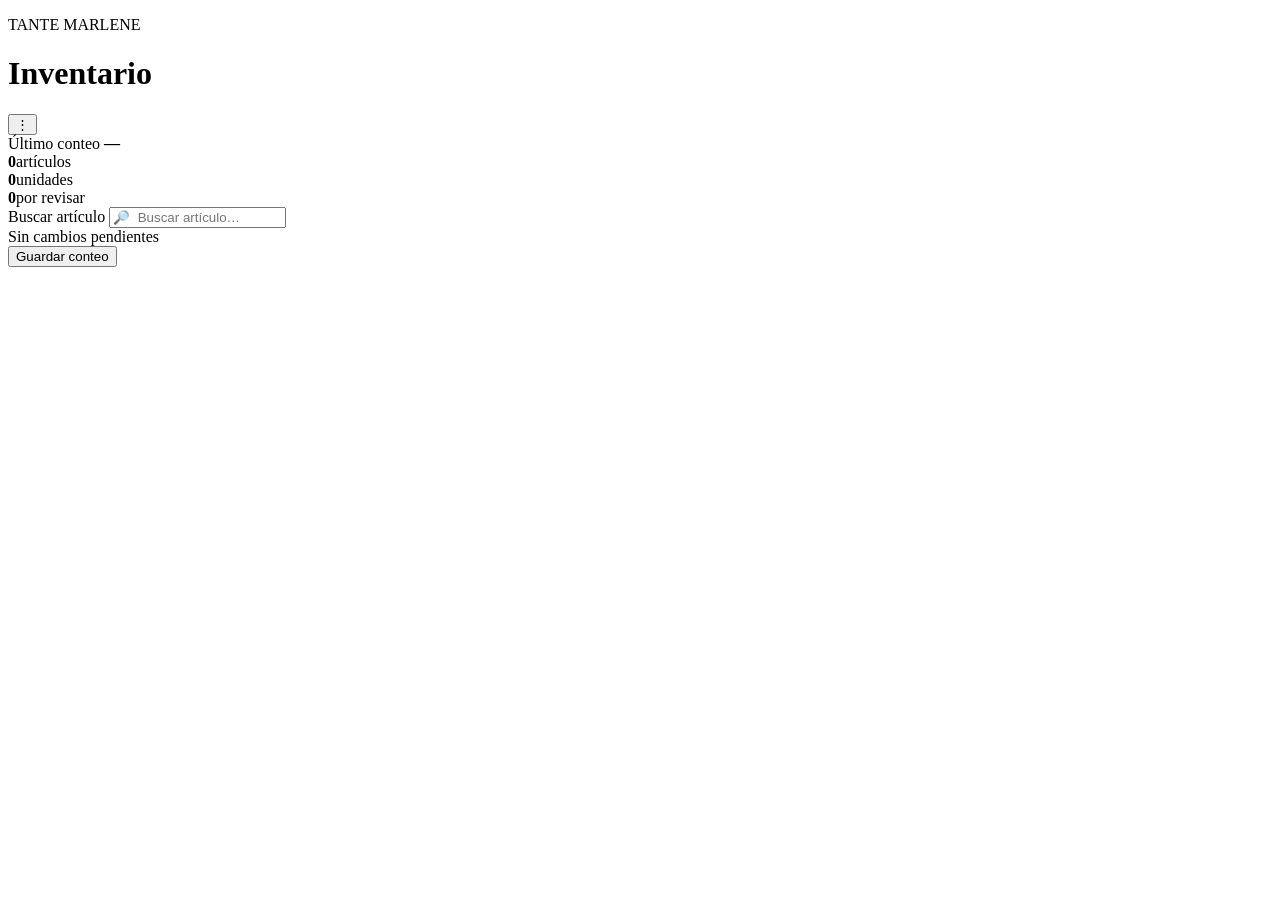
==== index.html @ 790b0570 "Add PWA interface" ====
<!doctype html>
<html lang="es">
<head>
  <meta charset="utf-8" />
  <meta name="viewport" content="width=device-width,initial-scale=1,viewport-fit=cover" />
  <meta name="theme-color" content="#19211c" />
  <meta name="description" content="Inventario móvil de Tante Marlene" />
  <link rel="manifest" href="./manifest.webmanifest" />
  <link rel="icon" href="./icons/icon-192.png" />
  <link rel="apple-touch-icon" href="./icons/icon-192.png" />
  <link rel="stylesheet" href="./styles.css" />
  <title>Tante Marlene · Inventario</title>
</head>
<body>
  <header class="app-header">
    <div>
      <p class="eyebrow">TANTE MARLENE</p>
      <h1>Inventario</h1>
    </div>
    <button id="menuBtn" class="icon-btn" aria-label="Abrir herramientas">⋮</button>
  </header>

  <main>
    <section class="summary-card" aria-label="Resumen">
      <div>
        <span class="summary-label">Último conteo</span>
        <strong id="lastCount">—</strong>
      </div>
      <div class="stats">
        <div><strong id="articleCount">0</strong><span>artículos</span></div>
        <div><strong id="unitCount">0</strong><span>unidades</span></div>
        <div><strong id="reviewCount">0</strong><span>por revisar</span></div>
      </div>
    </section>

    <section class="search-wrap">
      <label class="sr-only" for="search">Buscar artículo</label>
      <input id="search" type="search" placeholder="🔎  Buscar artículo…" autocomplete="off" />
    </section>

    <nav id="categoryChips" class="chips" aria-label="Categorías"></nav>

    <section id="inventory" class="inventory" aria-live="polite"></section>
  </main>

  <div class="save-bar">
    <div id="changeHint" class="change-hint">Sin cambios pendientes</div>
    <button id="saveCountBtn" class="primary-btn">Guardar conteo</button>
  </div>

  <dialog id="toolsDialog" class="sheet-dialog">
    <form method="dialog" class="sheet-head">
      <strong>Herramientas</strong>
      <button class="icon-btn" value="cancel" aria-label="Cerrar">×</button>
    </form>
    <div class="sheet-body">
      <button id="historyBtn" class="tool-row" type="button">Historial de conteos <span>›</span></button>
      <button id="addItemBtn" class="tool-row" type="button">Añadir artículo <span>＋</span></button>
      <button id="exportBtn" class="tool-row" type="button">Exportar respaldo <span>⇩</span></button>
      <label class="tool-row file-row">Importar respaldo <span>⇧</span><input id="importInput" type="file" accept="application/json" /></label>
      <button id="installBtn" class="tool-row" type="button" hidden>Instalar app <span>⇩</span></button>
    </div>
  </dialog>

  <dialog id="itemDialog" class="sheet-dialog">
    <form id="itemForm" class="sheet-form">
      <div class="sheet-head">
        <strong id="itemDialogTitle">Editar artículo</strong>
        <button id="closeItemBtn" class="icon-btn" type="button" aria-label="Cerrar">×</button>
      </div>
      <div class="sheet-body form-grid">
        <input id="itemId" type="hidden" />
        <label>Nombre<input id="itemName" required maxlength="80" /></label>
        <label>Categoría<select id="itemCategory" required></select></label>
        <label>Subcategoría<input id="itemSubcategory" maxlength="50" /></label>
        <label>Cantidad actual<input id="itemQty" type="number" min="0" step="1" required /></label>
        <label>Stock mínimo<input id="itemMin" type="number" min="0" step="1" /></label>
        <label>Ubicación<input id="itemLocation" maxlength="80" /></label>
        <label class="wide">Observaciones<textarea id="itemNotes" rows="3" maxlength="300"></textarea></label>
        <label class="check wide"><input id="itemReview" type="checkbox" /> Marcar como “por revisar”</label>
        <button class="primary-btn wide" type="submit">Guardar artículo</button>
        <button id="deleteItemBtn" class="danger-btn wide" type="button" hidden>Eliminar artículo</button>
      </div>
    </form>
  </dialog>

  <dialog id="historyDialog" class="sheet-dialog history-dialog">
    <div class="sheet-head">
      <strong>Historial</strong>
      <button id="closeHistoryBtn" class="icon-btn" type="button" aria-label="Cerrar">×</button>
    </div>
    <div id="historyList" class="sheet-body history-list"></div>
  </dialog>

  <div id="toast" class="toast" role="status" aria-live="polite"></div>

  <script src="./data.js"></script>
  <script src="./db.js"></script>
  <script src="./app.js"></script>
</body>
</html>
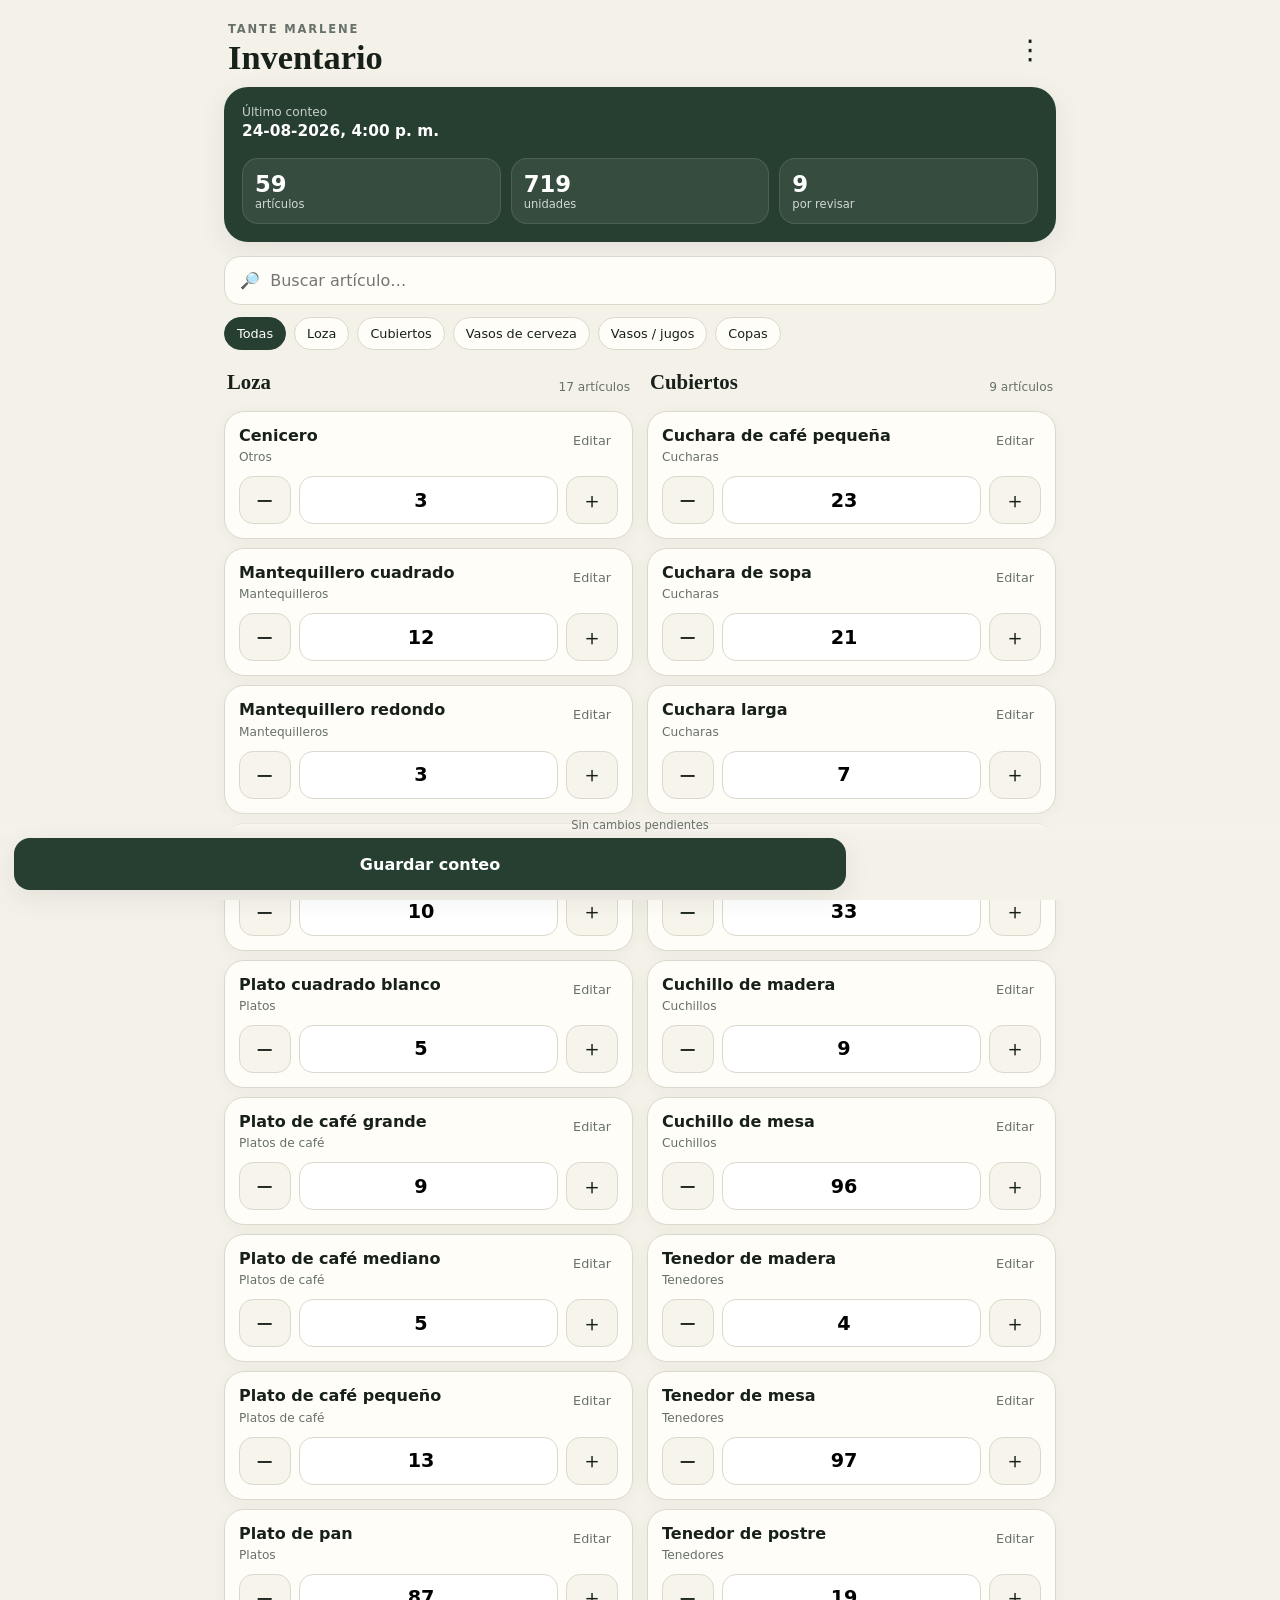
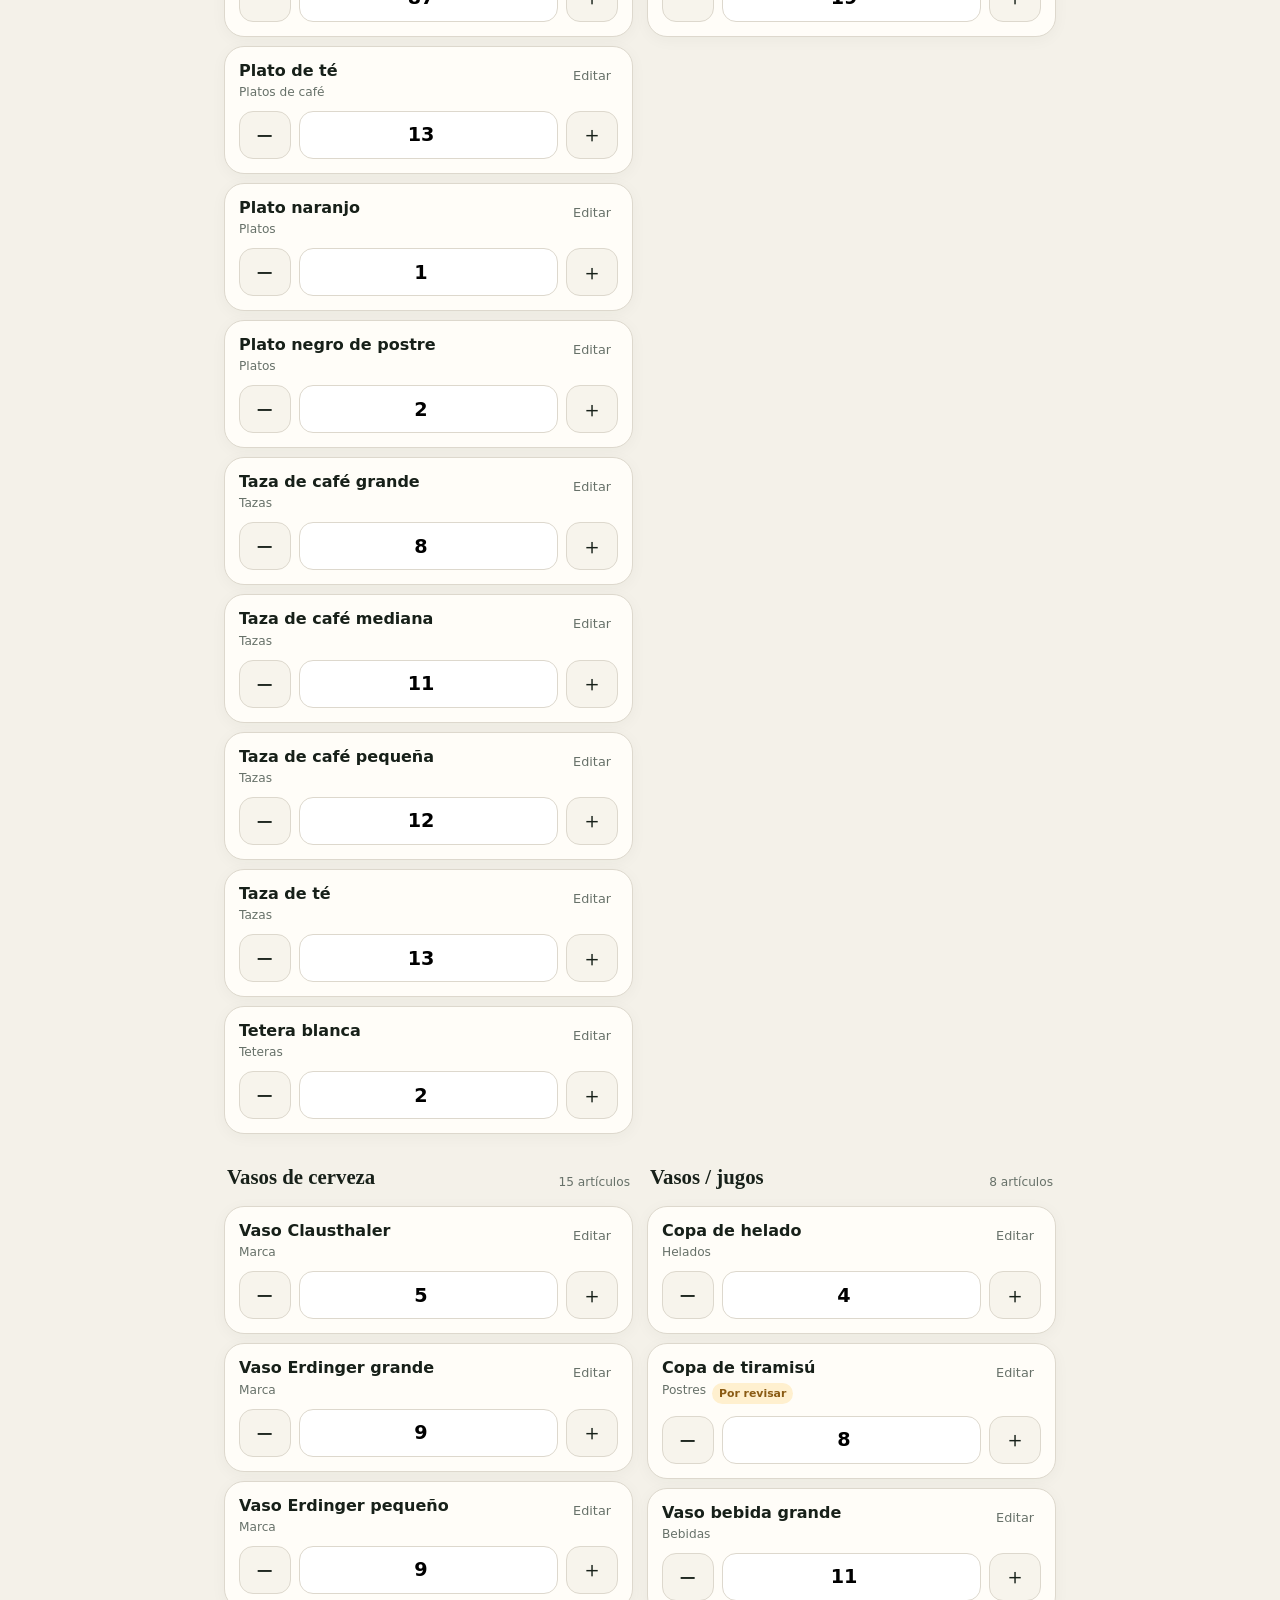
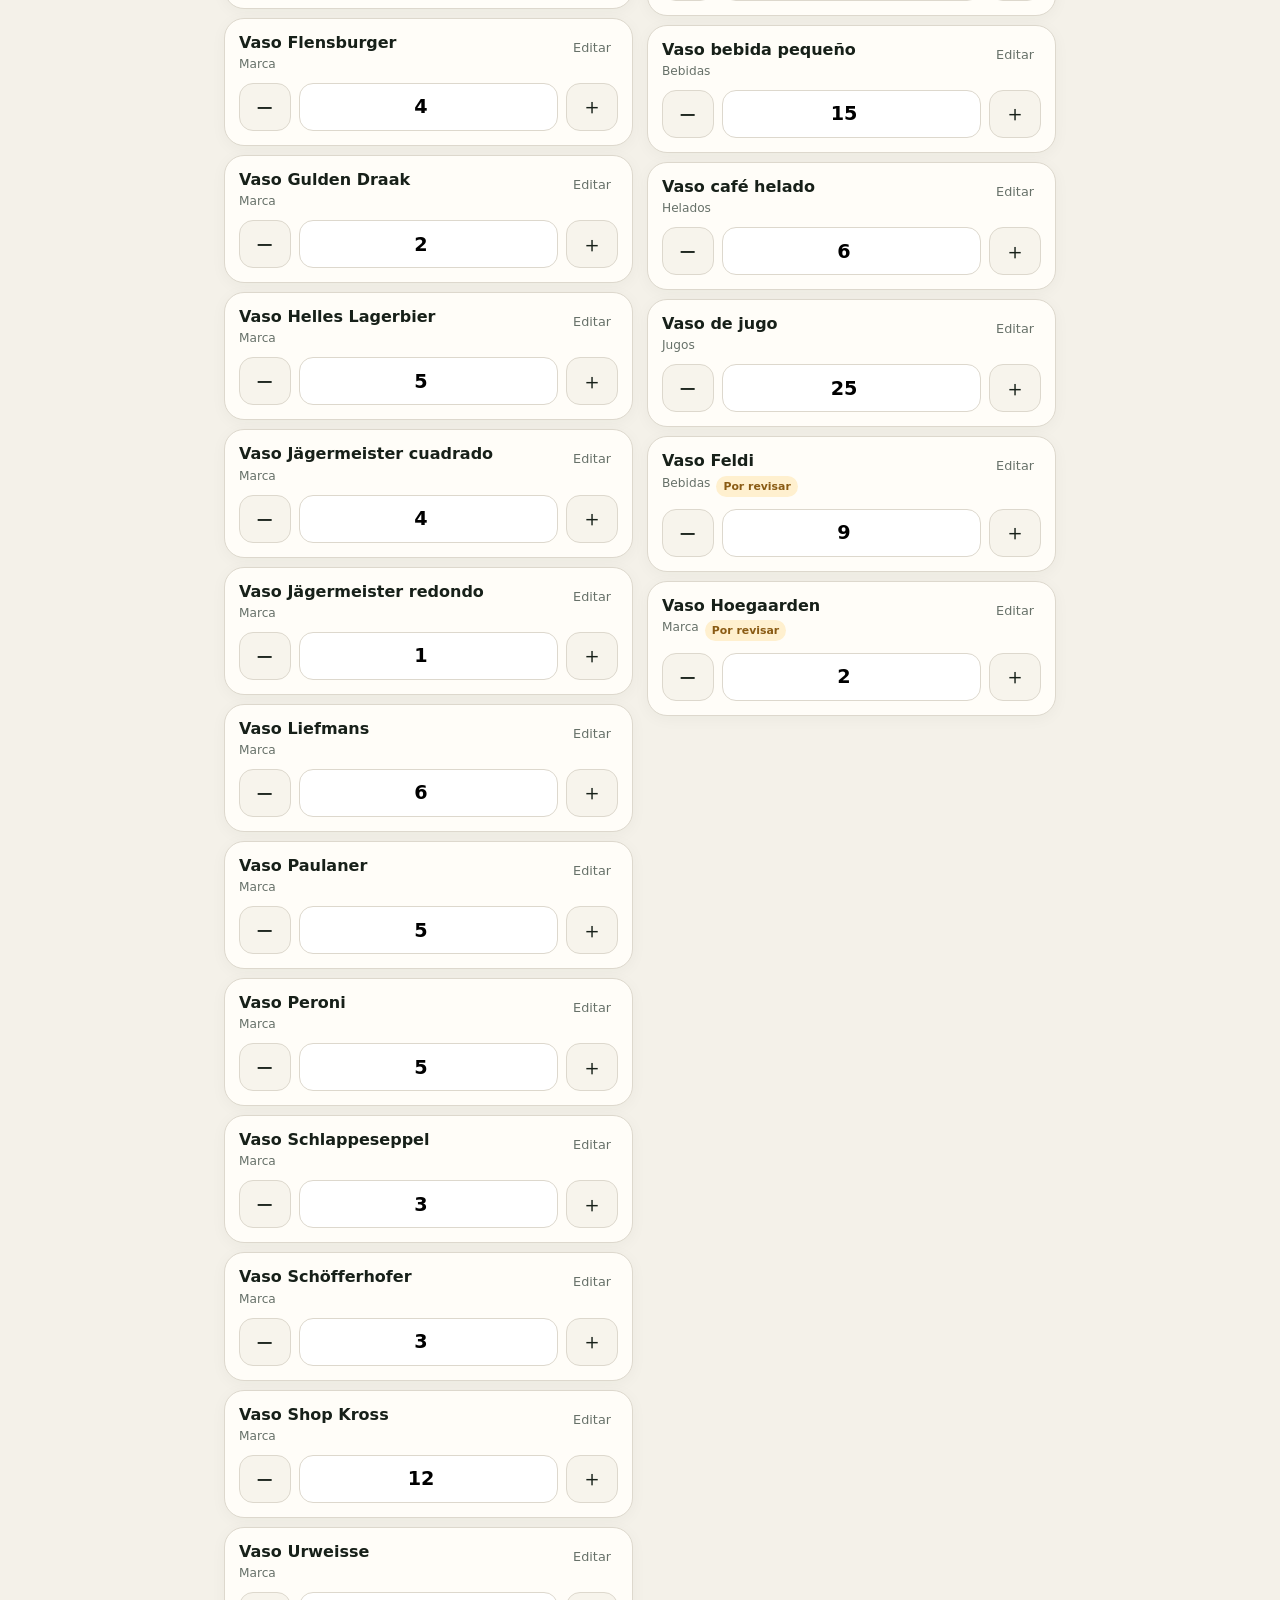
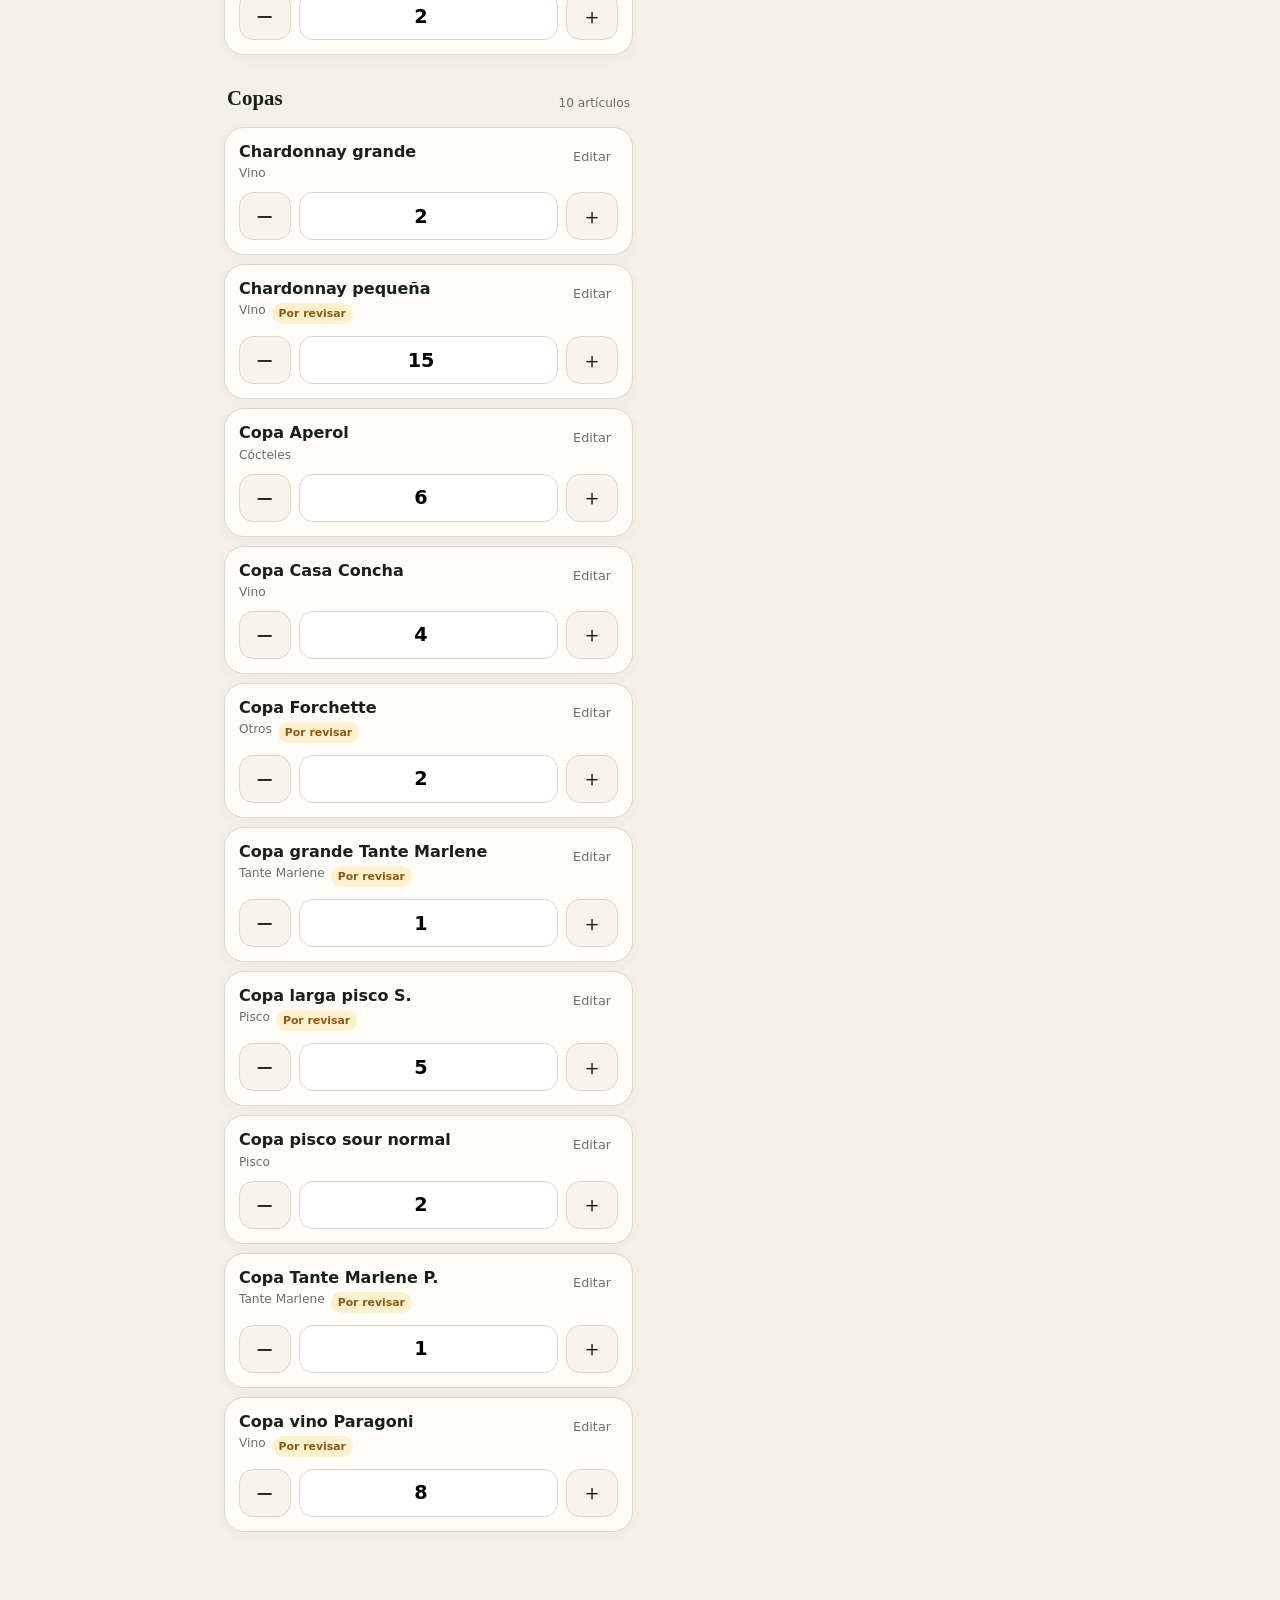
==== commit 554a149c: "Use deployable PWA icon" ====
--- a/index.html
+++ b/index.html
@@ -6,8 +6,8 @@
   <meta name="theme-color" content="#19211c" />
   <meta name="description" content="Inventario móvil de Tante Marlene" />
   <link rel="manifest" href="./manifest.webmanifest" />
-  <link rel="icon" href="./icons/icon-192.png" />
-  <link rel="apple-touch-icon" href="./icons/icon-192.png" />
+  <link rel="icon" href="./icons/icon.svg" type="image/svg+xml" />
+  <link rel="apple-touch-icon" href="./icons/icon.svg" />
   <link rel="stylesheet" href="./styles.css" />
   <title>Tante Marlene · Inventario</title>
 </head>
--- a/styles.css
+++ b/styles.css
@@ -0,0 +1,90 @@
+:root {
+  --bg: #f4f1e9;
+  --surface: #fffdf8;
+  --ink: #172019;
+  --muted: #677169;
+  --line: #ddd8cd;
+  --accent: #263f31;
+  --accent-soft: #dfe9e2;
+  --warn: #8a5b14;
+  --warn-bg: #fff0cf;
+  --danger: #a23535;
+  --shadow: 0 8px 28px rgba(31, 42, 34, .08);
+}
+* { box-sizing: border-box; }
+html { background: var(--bg); color: var(--ink); font-family: Inter, ui-sans-serif, system-ui, -apple-system, BlinkMacSystemFont, "Segoe UI", sans-serif; }
+body { margin: 0; min-height: 100vh; padding-bottom: calc(104px + env(safe-area-inset-bottom)); }
+button, input, select, textarea { font: inherit; }
+button { color: inherit; }
+.app-header { display:flex; justify-content:space-between; align-items:center; padding:22px 18px 10px; max-width:860px; margin:auto; }
+.eyebrow { margin:0 0 2px; color:var(--muted); font-size:.72rem; font-weight:800; letter-spacing:.16em; }
+h1 { margin:0; font-family: Georgia, "Times New Roman", serif; font-size:2.15rem; font-weight:600; }
+.icon-btn { border:0; background:transparent; min-width:44px; min-height:44px; font-size:1.7rem; border-radius:14px; cursor:pointer; }
+.icon-btn:active { background:#0000000b; }
+main { max-width:860px; margin:auto; padding:0 14px; }
+.summary-card { background:var(--accent); color:white; border-radius:24px; padding:18px; box-shadow:var(--shadow); }
+.summary-label { display:block; font-size:.76rem; opacity:.75; margin-bottom:2px; }
+#lastCount { font-size:.96rem; }
+.stats { margin-top:18px; display:grid; grid-template-columns:repeat(3,1fr); gap:10px; }
+.stats div { background:#ffffff12; border:1px solid #ffffff1d; border-radius:16px; padding:12px; }
+.stats strong { display:block; font-size:1.42rem; }
+.stats span { display:block; font-size:.72rem; opacity:.78; }
+.search-wrap { padding:14px 0 8px; }
+#search { width:100%; border:1px solid var(--line); background:var(--surface); border-radius:16px; padding:14px 15px; outline:none; }
+#search:focus { border-color:#8ca092; box-shadow:0 0 0 3px #8ca09222; }
+.chips { display:flex; overflow:auto; gap:8px; padding:4px 0 12px; scrollbar-width:none; }
+.chip { white-space:nowrap; border:1px solid var(--line); background:var(--surface); border-radius:999px; padding:8px 12px; font-size:.8rem; cursor:pointer; }
+.chip.active { background:var(--accent); color:white; border-color:var(--accent); }
+.category { margin:6px 0 18px; }
+.category-head { display:flex; justify-content:space-between; align-items:end; padding:8px 3px; }
+.category-head h2 { margin:0; font-family:Georgia,serif; font-size:1.3rem; font-weight:600; }
+.category-head span { color:var(--muted); font-size:.76rem; }
+.item-card { background:var(--surface); border:1px solid var(--line); border-radius:20px; padding:14px; margin:9px 0; box-shadow:0 3px 16px rgba(31,42,34,.04); }
+.item-top { display:flex; justify-content:space-between; gap:12px; align-items:flex-start; }
+.item-name { font-weight:720; line-height:1.2; }
+.item-meta { margin-top:5px; color:var(--muted); font-size:.76rem; display:flex; flex-wrap:wrap; gap:6px; }
+.badge { display:inline-flex; align-items:center; border-radius:999px; padding:4px 7px; font-size:.68rem; font-weight:700; }
+.badge.review { background:var(--warn-bg); color:var(--warn); }
+.badge.low { background:#f7dede; color:#8d2c2c; }
+.edit-btn { border:0; background:transparent; color:var(--muted); font-size:.8rem; padding:7px; cursor:pointer; }
+.stepper { margin-top:12px; display:grid; grid-template-columns:52px 1fr 52px; gap:8px; }
+.stepper button { border:1px solid var(--line); background:#f7f4ec; border-radius:14px; min-height:48px; font-size:1.4rem; cursor:pointer; }
+.qty-input { width:100%; text-align:center; border:1px solid var(--line); background:white; border-radius:14px; font-size:1.2rem; font-weight:800; outline:none; }
+.qty-input.changed { border-color:#587761; background:#eef5ef; }
+.empty { text-align:center; color:var(--muted); padding:50px 16px; }
+.save-bar { position:fixed; left:0; right:0; bottom:0; z-index:20; padding:10px 14px calc(10px + env(safe-area-inset-bottom)); background:linear-gradient(180deg,#f4f1e900 0%,#f4f1e9 28%); }
+.save-bar > * { max-width:832px; margin-left:auto; margin-right:auto; }
+.change-hint { font-size:.72rem; color:var(--muted); text-align:center; margin-bottom:6px; }
+.primary-btn { width:100%; border:0; background:var(--accent); color:white; border-radius:16px; min-height:52px; padding:12px 16px; font-weight:800; cursor:pointer; box-shadow:var(--shadow); }
+.primary-btn:disabled { opacity:.45; box-shadow:none; }
+.danger-btn { width:100%; border:1px solid #e3baba; background:#fff5f5; color:var(--danger); border-radius:16px; min-height:48px; font-weight:750; cursor:pointer; }
+.sheet-dialog { border:0; padding:0; border-radius:24px 24px 0 0; width:min(680px,100%); max-width:none; margin:auto 0 0 auto; background:var(--surface); color:var(--ink); box-shadow:0 -10px 40px rgba(0,0,0,.14); }
+.sheet-dialog::backdrop { background:rgba(15,20,16,.38); backdrop-filter:blur(2px); }
+.sheet-head { display:flex; align-items:center; justify-content:space-between; padding:14px 16px; border-bottom:1px solid var(--line); }
+.sheet-body { padding:12px 16px 22px; max-height:70vh; overflow:auto; }
+.tool-row { width:100%; min-height:52px; border:0; border-bottom:1px solid var(--line); background:transparent; display:flex; align-items:center; justify-content:space-between; cursor:pointer; text-align:left; }
+.file-row input { display:none; }
+.form-grid { display:grid; grid-template-columns:1fr 1fr; gap:12px; }
+.form-grid label { font-size:.76rem; color:var(--muted); display:grid; gap:5px; }
+.form-grid input, .form-grid select, .form-grid textarea { width:100%; border:1px solid var(--line); border-radius:12px; padding:11px 12px; color:var(--ink); background:white; }
+.form-grid .wide { grid-column:1/-1; }
+.form-grid .check { grid-template-columns:auto 1fr; align-items:center; justify-content:start; }
+.form-grid .check input { width:auto; }
+.history-dialog { min-height:45vh; }
+.history-session { border:1px solid var(--line); border-radius:16px; padding:12px; margin-bottom:10px; }
+.history-session strong { display:block; }
+.history-session p { margin:4px 0 0; color:var(--muted); font-size:.77rem; }
+.history-detail { margin-top:9px; border-top:1px dashed var(--line); padding-top:7px; font-size:.76rem; color:var(--muted); }
+.toast { position:fixed; z-index:50; left:50%; transform:translateX(-50%) translateY(20px); bottom:100px; background:#172019; color:#fff; padding:10px 14px; border-radius:999px; opacity:0; pointer-events:none; transition:.2s; font-size:.82rem; }
+.toast.show { opacity:1; transform:translateX(-50%) translateY(0); }
+.sr-only { position:absolute; width:1px; height:1px; padding:0; margin:-1px; overflow:hidden; clip:rect(0,0,0,0); white-space:nowrap; border:0; }
+@media (min-width:720px) {
+  body { padding-bottom:110px; }
+  .inventory { display:grid; grid-template-columns:1fr 1fr; gap:14px; align-items:start; }
+  .category { margin:0; }
+  .sheet-dialog { border-radius:24px; margin:auto; }
+}
+@media (max-width:520px) {
+  .form-grid { grid-template-columns:1fr; }
+  .form-grid .wide { grid-column:auto; }
+}
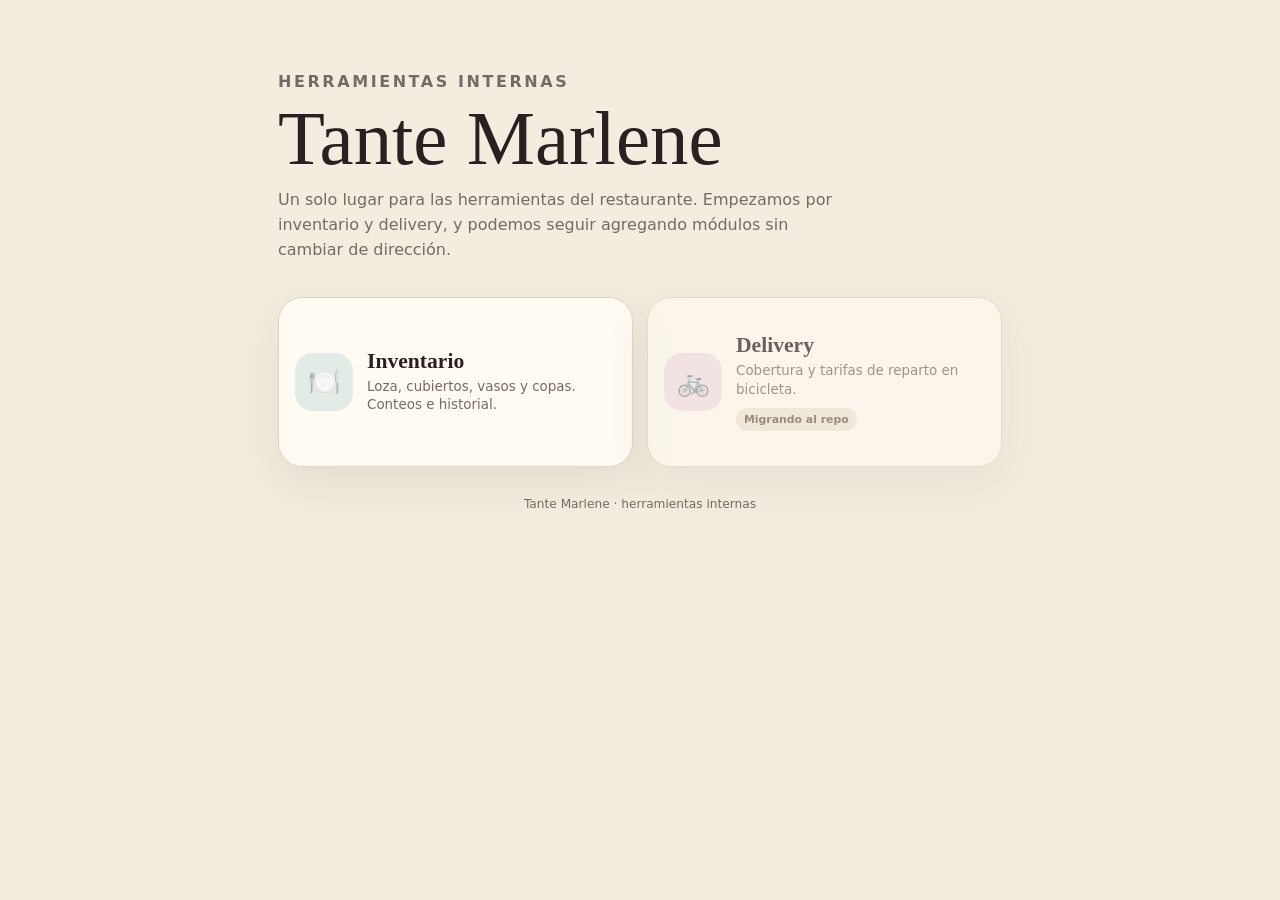
==== commit 63199aa5: "Add Tante Marlene launcher and clean root" ====
--- a/index.html
+++ b/index.html
@@ -3,99 +3,33 @@
 <head>
   <meta charset="utf-8" />
   <meta name="viewport" content="width=device-width,initial-scale=1,viewport-fit=cover" />
-  <meta name="theme-color" content="#19211c" />
-  <meta name="description" content="Inventario móvil de Tante Marlene" />
-  <link rel="manifest" href="./manifest.webmanifest" />
-  <link rel="icon" href="./icons/icon.svg" type="image/svg+xml" />
-  <link rel="apple-touch-icon" href="./icons/icon.svg" />
-  <link rel="stylesheet" href="./styles.css" />
-  <title>Tante Marlene · Inventario</title>
+  <meta name="theme-color" content="#6f2437" />
+  <meta name="description" content="Herramientas internas de Tante Marlene" />
+  <title>Tante Marlene</title>
+  <style>
+    :root{--bg:#f3eddf;--card:#fffaf2;--ink:#2a2022;--muted:#766a69;--wine:#6f2437;--green:#263f31;--line:#ded4c7;--shadow:0 16px 45px rgba(63,42,45,.09)}
+    *{box-sizing:border-box}html{background:var(--bg);color:var(--ink);font-family:Inter,ui-sans-serif,system-ui,-apple-system,BlinkMacSystemFont,"Segoe UI",sans-serif}body{margin:0;min-height:100vh}main{width:min(760px,100%);margin:auto;padding:40px 18px 64px}.eyebrow{margin:0;color:var(--wine);font-size:.76rem;font-weight:850;letter-spacing:.16em}.hero h1{font-family:Georgia,"Times New Roman",serif;font-size:clamp(2.5rem,10vw,4.8rem);line-height:.92;margin:9px 0 14px;font-weight:500}.hero p{color:var(--muted);font-size:1rem;line-height:1.55;max-width:560px;margin:0}.tools{display:grid;gap:14px;margin-top:34px}.tool{display:grid;grid-template-columns:58px 1fr auto;align-items:center;gap:14px;text-decoration:none;color:inherit;background:var(--card);border:1px solid var(--line);border-radius:24px;padding:16px;box-shadow:var(--shadow);min-height:104px}.tool:active{transform:scale(.99)}.icon{width:58px;height:58px;border-radius:18px;display:grid;place-items:center;font-size:1.65rem;background:#eee7dc}.tool.inventory .icon{background:#e2ebe5}.tool.delivery .icon{background:#f1dfe3}.tool strong{display:block;font-family:Georgia,"Times New Roman",serif;font-size:1.35rem;font-weight:600}.tool span{display:block;margin-top:4px;color:var(--muted);font-size:.84rem;line-height:1.4}.arrow{font-size:1.5rem;color:var(--muted)}.soon{opacity:.68;pointer-events:none}.status{display:inline-flex!important;width:max-content;margin-top:8px!important;padding:4px 8px;border-radius:999px;background:#eee5d8;color:#735e54!important;font-size:.68rem!important;font-weight:800}.footer{margin-top:30px;color:var(--muted);font-size:.76rem;text-align:center}@media(min-width:650px){main{padding-top:70px}.tools{grid-template-columns:1fr 1fr}.tool{grid-template-columns:58px 1fr;min-height:170px;align-content:center}.arrow{display:none}}
+  </style>
 </head>
 <body>
-  <header class="app-header">
-    <div>
-      <p class="eyebrow">TANTE MARLENE</p>
-      <h1>Inventario</h1>
+<main>
+  <section class="hero">
+    <p class="eyebrow">HERRAMIENTAS INTERNAS</p>
+    <h1>Tante Marlene</h1>
+    <p>Un solo lugar para las herramientas del restaurante. Empezamos por inventario y delivery, y podemos seguir agregando módulos sin cambiar de dirección.</p>
+  </section>
+  <section class="tools">
+    <a class="tool inventory" href="./inventario/">
+      <div class="icon">🍽️</div><div><strong>Inventario</strong><span>Loza, cubiertos, vasos y copas. Conteos e historial.</span></div><div class="arrow">›</div>
+    </a>
+    <div class="tool delivery soon">
+      <div class="icon">🚲</div><div><strong>Delivery</strong><span>Cobertura y tarifas de reparto en bicicleta.</span><span class="status">Migrando al repo</span></div><div class="arrow">›</div>
     </div>
-    <button id="menuBtn" class="icon-btn" aria-label="Abrir herramientas">⋮</button>
-  </header>
-
-  <main>
-    <section class="summary-card" aria-label="Resumen">
-      <div>
-        <span class="summary-label">Último conteo</span>
-        <strong id="lastCount">—</strong>
-      </div>
-      <div class="stats">
-        <div><strong id="articleCount">0</strong><span>artículos</span></div>
-        <div><strong id="unitCount">0</strong><span>unidades</span></div>
-        <div><strong id="reviewCount">0</strong><span>por revisar</span></div>
-      </div>
-    </section>
-
-    <section class="search-wrap">
-      <label class="sr-only" for="search">Buscar artículo</label>
-      <input id="search" type="search" placeholder="🔎  Buscar artículo…" autocomplete="off" />
-    </section>
-
-    <nav id="categoryChips" class="chips" aria-label="Categorías"></nav>
-
-    <section id="inventory" class="inventory" aria-live="polite"></section>
-  </main>
-
-  <div class="save-bar">
-    <div id="changeHint" class="change-hint">Sin cambios pendientes</div>
-    <button id="saveCountBtn" class="primary-btn">Guardar conteo</button>
-  </div>
-
-  <dialog id="toolsDialog" class="sheet-dialog">
-    <form method="dialog" class="sheet-head">
-      <strong>Herramientas</strong>
-      <button class="icon-btn" value="cancel" aria-label="Cerrar">×</button>
-    </form>
-    <div class="sheet-body">
-      <button id="historyBtn" class="tool-row" type="button">Historial de conteos <span>›</span></button>
-      <button id="addItemBtn" class="tool-row" type="button">Añadir artículo <span>＋</span></button>
-      <button id="exportBtn" class="tool-row" type="button">Exportar respaldo <span>⇩</span></button>
-      <label class="tool-row file-row">Importar respaldo <span>⇧</span><input id="importInput" type="file" accept="application/json" /></label>
-      <button id="installBtn" class="tool-row" type="button" hidden>Instalar app <span>⇩</span></button>
-    </div>
-  </dialog>
-
-  <dialog id="itemDialog" class="sheet-dialog">
-    <form id="itemForm" class="sheet-form">
-      <div class="sheet-head">
-        <strong id="itemDialogTitle">Editar artículo</strong>
-        <button id="closeItemBtn" class="icon-btn" type="button" aria-label="Cerrar">×</button>
-      </div>
-      <div class="sheet-body form-grid">
-        <input id="itemId" type="hidden" />
-        <label>Nombre<input id="itemName" required maxlength="80" /></label>
-        <label>Categoría<select id="itemCategory" required></select></label>
-        <label>Subcategoría<input id="itemSubcategory" maxlength="50" /></label>
-        <label>Cantidad actual<input id="itemQty" type="number" min="0" step="1" required /></label>
-        <label>Stock mínimo<input id="itemMin" type="number" min="0" step="1" /></label>
-        <label>Ubicación<input id="itemLocation" maxlength="80" /></label>
-        <label class="wide">Observaciones<textarea id="itemNotes" rows="3" maxlength="300"></textarea></label>
-        <label class="check wide"><input id="itemReview" type="checkbox" /> Marcar como “por revisar”</label>
-        <button class="primary-btn wide" type="submit">Guardar artículo</button>
-        <button id="deleteItemBtn" class="danger-btn wide" type="button" hidden>Eliminar artículo</button>
-      </div>
-    </form>
-  </dialog>
-
-  <dialog id="historyDialog" class="sheet-dialog history-dialog">
-    <div class="sheet-head">
-      <strong>Historial</strong>
-      <button id="closeHistoryBtn" class="icon-btn" type="button" aria-label="Cerrar">×</button>
-    </div>
-    <div id="historyList" class="sheet-body history-list"></div>
-  </dialog>
-
-  <div id="toast" class="toast" role="status" aria-live="polite"></div>
-
-  <script src="./data.js"></script>
-  <script src="./db.js"></script>
-  <script src="./app.js"></script>
+  </section>
+  <p class="footer">Tante Marlene · herramientas internas</p>
+</main>
+<script>
+if ('serviceWorker' in navigator) navigator.serviceWorker.register('./service-worker.js').catch(()=>{});
+</script>
 </body>
 </html>
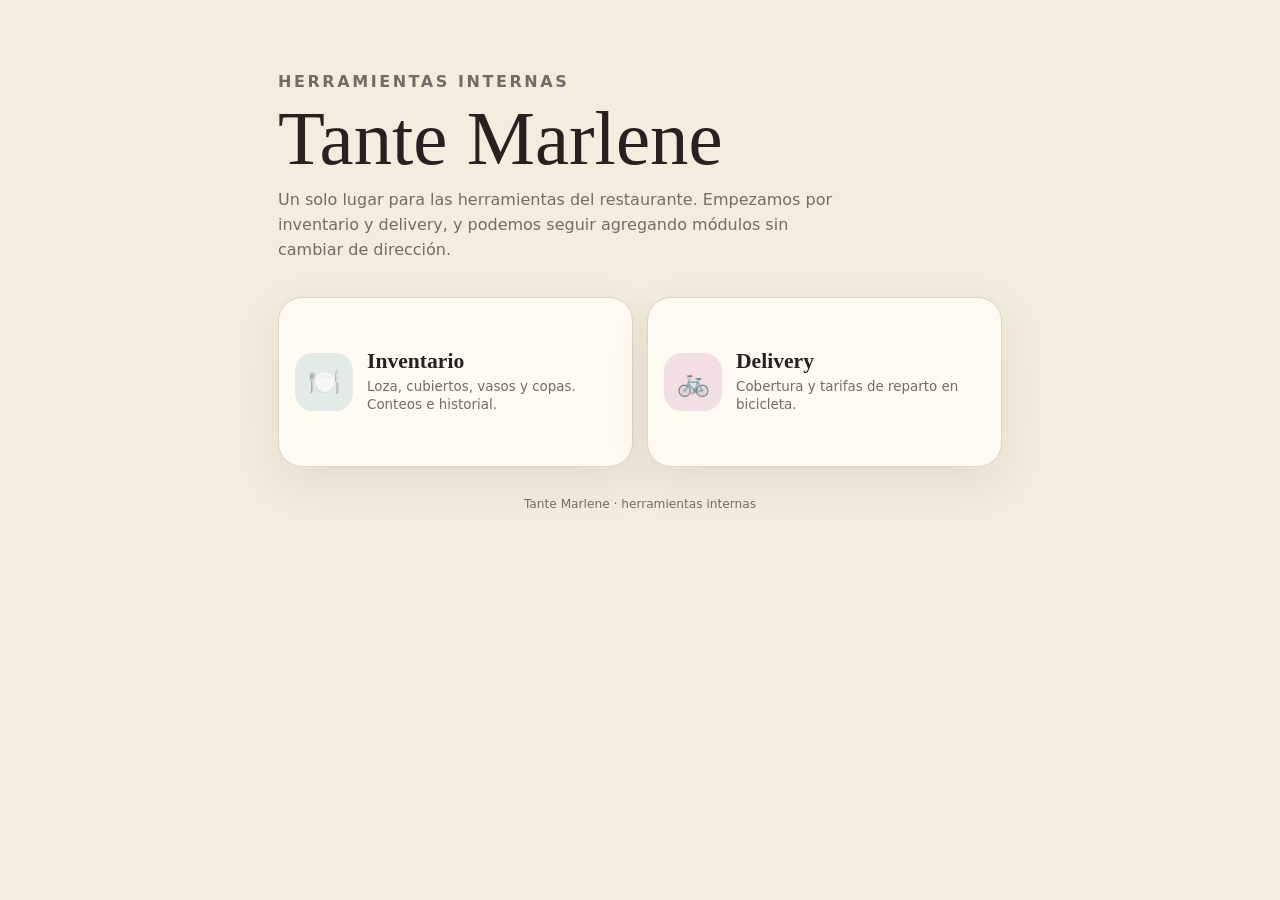
==== commit 3574de1e: "Finish Tante Marlene delivery migration" ====
--- a/index.html
+++ b/index.html
@@ -22,9 +22,9 @@
     <a class="tool inventory" href="./inventario/">
       <div class="icon">🍽️</div><div><strong>Inventario</strong><span>Loza, cubiertos, vasos y copas. Conteos e historial.</span></div><div class="arrow">›</div>
     </a>
-    <div class="tool delivery soon">
-      <div class="icon">🚲</div><div><strong>Delivery</strong><span>Cobertura y tarifas de reparto en bicicleta.</span><span class="status">Migrando al repo</span></div><div class="arrow">›</div>
-    </div>
+    <a class="tool delivery" href="./delivery/">
+      <div class="icon">🚲</div><div><strong>Delivery</strong><span>Cobertura y tarifas de reparto en bicicleta.</span></div><div class="arrow">›</div>
+    </a>
   </section>
   <p class="footer">Tante Marlene · herramientas internas</p>
 </main>
